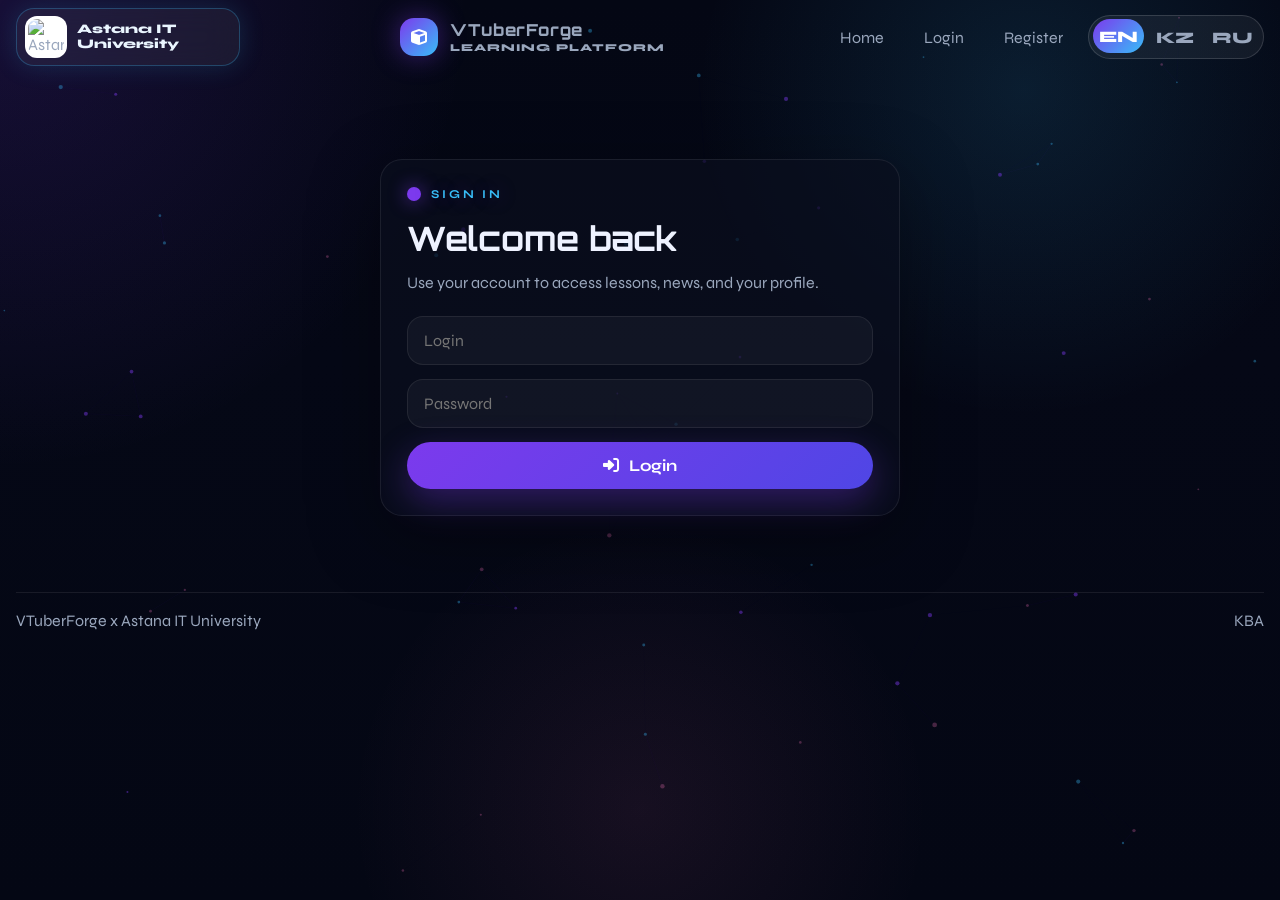
==== web/admin.html @ 1ae68ccb "Initial commit" ====
﻿<!DOCTYPE html>
<html lang="en">
<head>
  <meta charset="UTF-8" />
  <meta name="viewport" content="width=device-width, initial-scale=1.0" />
  <title>VTuberForge - Admin</title>
  <link rel="stylesheet" href="css/style.css?v=try-vtuber-v1" />
  <link rel="stylesheet" href="css/app.css" />
  <link rel="preconnect" href="https://fonts.googleapis.com" />
  <link rel="preconnect" href="https://fonts.gstatic.com" crossorigin />
  <link href="https://fonts.googleapis.com/css2?family=Orbitron:wght@400;600;700;800&family=Syne:wght@400;500;600;700&display=swap" rel="stylesheet" />
  <link rel="stylesheet" href="https://cdnjs.cloudflare.com/ajax/libs/font-awesome/6.5.1/css/all.min.css" />
</head>
<body data-page="admin">
  <canvas id="particles-canvas"></canvas>

  <header class="nav">
    <div class="nav-inner">
      <a class="university-mark" href="https://astanait.edu.kz/" aria-label="Astana IT University">
        <img src="https://astanait.edu.kz/assets/aitu-logo.svg" alt="Astana IT University logo" />
        <span>Astana IT University</span>
      </a>
      <a class="brand" href="index.html">
        <span class="brand-badge"><i class="fa-solid fa-cube"></i></span>
        <span class="brand-text">
          <span>VTuberForge</span>
          <small data-i18n="brandSubtitle">Learning platform</small>
        </span>
      </a>

      <nav class="nav-links">
        <div class="nav-group" data-nav="auth">
          <a class="nav-pill " href="index.html" data-nav-link data-i18n="navHome">Home</a>
          <a class="nav-pill" href="login.html" data-nav="login" data-nav-link data-i18n="navLogin">Login</a>
          <a class="nav-pill" href="register.html" data-nav="register" data-nav-link data-i18n="navRegister">Register</a>
        </div>

        <div class="nav-group hidden" data-nav="user">
          <a class="nav-pill" href="index.html" data-nav-link data-i18n="navHome">Home</a>
          <a class="nav-pill" href="lessons.html" data-nav-link data-i18n="navLessons">Lessons</a>
          <a class="nav-pill" href="news.html" data-nav-link data-i18n="navNews">News</a>
          <a class="nav-pill" href="profile.html" data-nav-link data-i18n="navProfile">Profile</a>
        </div>

        <div class="nav-group hidden" data-nav="admin">
          <a class="nav-pill" href="admin.html" data-nav-link data-i18n="navAdmin">Admin</a>
        </div>

        <div class="language-switcher" aria-label="Language switcher">
          <button class="lang-btn active" type="button" data-lang-btn="en">EN</button>
          <button class="lang-btn" type="button" data-lang-btn="kk">KZ</button>
          <button class="lang-btn" type="button" data-lang-btn="ru">RU</button>
        </div>
        <div class="nav-group hidden" data-nav="logout">
          <button class="btn btn-primary btn-sm" data-logout>
            <i class="fa-solid fa-right-from-bracket"></i> <span data-i18n="navLogout">Logout</span>
          </button>
        </div>
      </nav>
    </div>
  </header>

  <main class="page">

<section class="section">
  <div class="container">
    <div class="section-label reveal" data-i18n="adminLabel">Admin only</div>
    <h1 class="section-title reveal" data-i18n="adminTitle">Control Panel</h1>
    <p class="section-sub reveal" data-i18n="adminText">This page is hidden from normal users in the navbar and protected by route checks.</p>

    <div class="panel-grid section-block">
      <div class="card panel-card reveal">
        <h3 data-i18n="adminCreateLesson">Create lesson</h3>
        <div class="form">
          <input id="lessonTitle" type="text" placeholder="Lesson title" data-i18n-placeholder="adminLessonTitlePh" />
          <textarea id="lessonDescription" placeholder="Lesson description" data-i18n-placeholder="adminLessonDescPh"></textarea>
          <select id="lessonType">
            <option value="intro" data-i18n="adminIntroOption">Intro</option>
            <option value="full" data-i18n="adminFullOption">Full Course</option>
          </select>
          <input id="lessonVideo" type="text" placeholder="YouTube link" data-i18n-placeholder="adminYoutubePh" />
          <button class="btn btn-primary" type="button" onclick="createLesson()">
            <i class="fa-solid fa-plus"></i> <span data-i18n="adminCreateLessonButton">Create lesson</span>
          </button>
        </div>
      </div>

      <div class="card panel-card reveal">
        <h3 data-i18n="adminCreateNews">Create news</h3>
        <div class="form">
          <input id="newsTitle" type="text" placeholder="News title" data-i18n-placeholder="adminNewsTitlePh" />
          <textarea id="newsContent" placeholder="News content" data-i18n-placeholder="adminNewsContentPh"></textarea>
          <button class="btn btn-primary" type="button" onclick="createNews()">
            <i class="fa-solid fa-bullhorn"></i> <span data-i18n="adminCreateNewsButton">Create news</span>
          </button>
        </div>
      </div>
    </div>

    <div class="panel-grid section-block">
      <div class="card panel-card reveal">
        <h3 data-i18n="adminCurrentLessons">Current lessons</h3>
        <div id="adminLessonsList" class="panel-list"></div>
      </div>

      <div class="card panel-card reveal">
        <h3 data-i18n="adminCurrentNews">Current news</h3>
        <div id="adminNewsList" class="panel-list"></div>
      </div>
    </div>
  </div>
</section>

  </main>

  <footer class="footer">
    <div class="container">
      <div class="footer-inner">
        <div data-i18n="footerBrand">VTuberForge x Astana IT University</div>
        <div data-i18n="footerBackend">KBA</div>
      </div>
    </div>
  </footer>

  <script src="js/config.js"></script>
  <script src="js/api.js"></script>
  <script src="js/ui.js"></script>
  <script src="js/i18n.js?v=try-vtuber-v1"></script>
  <script src="js/lessons.js"></script><script src="js/news.js"></script><script src="js/admin.js"></script><script>initAdmin();</script>
</body>
</html>
---- web/css/style.css ----
﻿:root {
  --bg: #050816;
  --bg-2: #081120;
  --panel: rgba(10, 15, 30, 0.72);
  --panel-strong: rgba(13, 18, 35, 0.92);
  --line: rgba(255,255,255,0.08);
  --line-strong: rgba(124,58,237,0.28);
  --text: #eef2ff;
  --muted: #9aa7bd;
  --accent: #7c3aed;
  --accent-2: #38bdf8;
  --accent-3: #f472b6;
  --success: #22c55e;
  --warning: #f59e0b;
  --danger: #ef4444;
  --radius: 22px;
  --shadow: 0 20px 70px rgba(0,0,0,.35);
  --shadow-soft: 0 10px 35px rgba(0,0,0,.2);
  --max: 1280px;
  --transition: .28s ease;
  --display: "Orbitron", system-ui, sans-serif;
  --body: "Syne", system-ui, sans-serif;
}

*,
*::before,
*::after { box-sizing: border-box; }

html { scroll-behavior: smooth; }

body {
  margin: 0;
  min-height: 100vh;
  background:
    radial-gradient(circle at top left, rgba(124,58,237,.16), transparent 30%),
    radial-gradient(circle at 80% 10%, rgba(56,189,248,.12), transparent 25%),
    radial-gradient(circle at 50% 90%, rgba(244,114,182,.08), transparent 28%),
    linear-gradient(180deg, #040714, #050816 40%, #040714 100%);
  color: var(--text);
  font-family: var(--body);
  overflow-x: hidden;
}

body::before {
  content: "";
  position: fixed;
  inset: 0;
  pointer-events: none;
  background:
    linear-gradient(rgba(255,255,255,.02) 1px, transparent 1px),
    linear-gradient(90deg, rgba(255,255,255,.02) 1px, transparent 1px);
  background-size: 52px 52px;
  mask-image: radial-gradient(circle at center, rgba(0,0,0,.7), transparent 85%);
  opacity: .18;
  z-index: 0;
}

a { color: inherit; text-decoration: none; }
button, input, textarea, select { font: inherit; }
img { max-width: 100%; display: block; }

#particles-canvas {
  position: fixed;
  inset: 0;
  z-index: 0;
  pointer-events: none;
}

.page {
  position: relative;
  z-index: 1;
}

.container {
  width: min(var(--max), calc(100% - 32px));
  margin: 0 auto;
}

.section {
  padding: 84px 0 40px;
}

.section.compact { padding-top: 52px; }

.section-label {
  display: inline-flex;
  align-items: center;
  gap: 10px;
  color: var(--accent-2);
  font-size: 12px;
  letter-spacing: .24em;
  text-transform: uppercase;
  font-weight: 700;
  margin-bottom: 16px;
}

.section-label::before {
  content: "";
  width: 14px;
  height: 14px;
  border-radius: 999px;
  background: var(--accent);
  box-shadow: 0 0 18px rgba(124,58,237,.7);
}

.section-title {
  margin: 0 0 14px;
  font-family: var(--display);
  font-size: clamp(2rem, 5vw, 4rem);
  line-height: 1.05;
  letter-spacing: .02em;
}

.section-sub {
  margin: 0;
  max-width: 760px;
  color: var(--muted);
  font-size: 1.06rem;
  line-height: 1.85;
}

.gradient-text {
  background: linear-gradient(90deg, var(--accent-2), var(--accent), var(--accent-3));
  -webkit-background-clip: text;
  background-clip: text;
  color: transparent;
}

.glass {
  background: var(--panel);
  border: 1px solid var(--line);
  border-radius: var(--radius);
  backdrop-filter: blur(18px);
  -webkit-backdrop-filter: blur(18px);
  box-shadow: var(--shadow-soft);
}

.btn {
  display: inline-flex;
  align-items: center;
  justify-content: center;
  gap: 10px;
  border: 0;
  cursor: pointer;
  border-radius: 999px;
  padding: 12px 18px;
  transition: transform var(--transition), box-shadow var(--transition), background var(--transition), color var(--transition), border-color var(--transition), opacity var(--transition);
  font-weight: 700;
  letter-spacing: .01em;
  white-space: nowrap;
}

.btn:hover { transform: translateY(-2px); }

.btn-primary {
  background: linear-gradient(135deg, var(--accent), #4f46e5);
  color: white;
  box-shadow: 0 12px 35px rgba(124,58,237,.35);
}

.btn-primary:hover { box-shadow: 0 16px 40px rgba(124,58,237,.5); }

.btn-secondary {
  background: rgba(255,255,255,.04);
  color: var(--text);
  border: 1px solid var(--line);
}

.btn-secondary:hover {
  border-color: rgba(56,189,248,.35);
  color: var(--accent-2);
}

.btn-danger {
  background: rgba(239,68,68,.12);
  color: #fecaca;
  border: 1px solid rgba(239,68,68,.24);
}

.btn-danger:hover {
  border-color: rgba(239,68,68,.45);
  color: white;
}

.btn-sm { padding: 9px 14px; font-size: .92rem; }
.btn-lg { padding: 14px 22px; font-size: 1.02rem; }

.nav {
  position: sticky;
  top: 0;
  z-index: 20;
  border-bottom: 1px solid transparent;
  transition: background var(--transition), border-color var(--transition), box-shadow var(--transition);
}

.nav.scrolled {
  background: rgba(4,7,20,.86);
  border-color: var(--line);
  box-shadow: 0 12px 40px rgba(0,0,0,.2);
}

.nav-inner {
  width: min(var(--max), calc(100% - 32px));
  margin: 0 auto;
  min-height: 74px;
  display: flex;
  align-items: center;
  justify-content: space-between;
  gap: 24px;
}

.brand {
  display: flex;
  align-items: center;
  gap: 12px;
  font-family: var(--display);
  letter-spacing: .04em;
  font-weight: 800;
}

.brand-badge {
  width: 38px;
  height: 38px;
  border-radius: 14px;
  display: grid;
  place-items: center;
  background: linear-gradient(135deg, var(--accent), var(--accent-2));
  box-shadow: 0 0 28px rgba(124,58,237,.45);
}

.brand-badge svg, .brand-badge i { color: white; }

.brand-text {
  display: flex;
  flex-direction: column;
  line-height: 1.05;
}

.brand-text span:first-child { font-size: 1.03rem; }
.brand-text small { font-family: var(--body); color: var(--muted); letter-spacing: .1em; text-transform: uppercase; font-size: .66rem; margin-top: 3px; }

.nav-links {
  display: flex;
  align-items: center;
  gap: 10px;
  flex-wrap: wrap;
}

.nav-group {
  display: flex;
  align-items: center;
  gap: 10px;
  flex-wrap: wrap;
}

.nav a {
  color: var(--muted);
  transition: color var(--transition), background var(--transition), border-color var(--transition);
}

.nav a.active,
.nav a:hover { color: white; }

.nav-pill {
  padding: 10px 14px;
  border-radius: 999px;
  border: 1px solid transparent;
}

.nav-pill:hover,
.nav-pill.active {
  background: rgba(255,255,255,.04);
  border-color: var(--line);
}

.hero {
  position: relative;
  overflow: hidden;
  padding: 86px 0 28px;
}

.hero-grid {
  display: grid;
  grid-template-columns: 1.15fr .85fr;
  gap: 34px;
  align-items: center;
}

.hero-card {
  padding: 28px;
  position: relative;
  overflow: hidden;
}

.hero-card::after {
  content: "";
  position: absolute;
  inset: auto -120px -120px auto;
  width: 280px;
  height: 280px;
  border-radius: 50%;
  background: radial-gradient(circle, rgba(124,58,237,.22), transparent 70%);
  pointer-events: none;
}

.hero-kicker {
  display: inline-flex;
  align-items: center;
  gap: 10px;
  padding: 8px 14px;
  border-radius: 999px;
  background: rgba(124,58,237,.12);
  border: 1px solid rgba(124,58,237,.25);
  color: #c4b5fd;
  font-weight: 700;
  margin-bottom: 16px;
}

.hero-title {
  margin: 0;
  font-family: var(--display);
  font-size: clamp(2.4rem, 5vw, 5rem);
  line-height: .98;
  letter-spacing: .02em;
}

.hero-subtitle {
  margin: 18px 0 0;
  color: var(--muted);
  font-size: 1.06rem;
  line-height: 1.85;
  max-width: 62ch;
}

.hero-actions {
  display: flex;
  flex-wrap: wrap;
  gap: 12px;
  margin-top: 26px;
}

.hero-stats {
  display: grid;
  grid-template-columns: repeat(3, 1fr);
  gap: 14px;
  margin-top: 28px;
}

.stat-card {
  padding: 16px;
  border-radius: 18px;
  background: rgba(255,255,255,.03);
  border: 1px solid var(--line);
}

.stat-number {
  display: block;
  font-family: var(--display);
  font-size: 1.6rem;
  margin-bottom: 6px;
}

.stat-label {
  color: var(--muted);
  font-size: .86rem;
  line-height: 1.5;
}

.hero-visual {
  display: grid;
  place-items: center;
  min-height: 440px;
  position: relative;
}

.orb {
  position: absolute;
  border-radius: 50%;
  filter: blur(90px);
  pointer-events: none;
  animation: float 9s ease-in-out infinite alternate;
}

.orb.one { width: 320px; height: 320px; background: rgba(124,58,237,.22); top: 18px; right: 6%; }
.orb.two { width: 260px; height: 260px; background: rgba(56,189,248,.14); left: 0; bottom: 40px; animation-delay: 1.5s; }
.orb.three { width: 220px; height: 220px; background: rgba(244,114,182,.1); top: 45%; right: 20%; animation-delay: 3s; }

@keyframes float {
  from { transform: translateY(0px) translateX(0px); }
  to { transform: translateY(-18px) translateX(10px); }
}

.avatar-ring {
  position: absolute;
  border-radius: 50%;
  border: 1px solid rgba(124,58,237,.28);
  inset: 0;
  animation: pulse 4s linear infinite;
}

.avatar-ring.r2 { inset: -22px; opacity: .55; animation-duration: 6s; }
.avatar-ring.r3 { inset: -42px; opacity: .28; animation-duration: 8s; }

@keyframes pulse {
  0%,100% { transform: scale(1); opacity: .6; }
  50% { transform: scale(1.04); opacity: .25; }
}

.avatar-core {
  width: 180px;
  height: 180px;
  border-radius: 50%;
  display: grid;
  place-items: center;
  font-size: 4.6rem;
  color: #9be7ff;
  background:
    radial-gradient(circle at top, rgba(255,255,255,.18), transparent 34%),
    linear-gradient(135deg, rgba(124,58,237,.25), rgba(56,189,248,.12));
  border: 1px solid rgba(124,58,237,.38);
  box-shadow:
    inset 0 0 40px rgba(124,58,237,.25),
    0 0 70px rgba(124,58,237,.2);
  animation: bob 4s ease-in-out infinite alternate;
}

@keyframes bob {
  from { transform: translateY(0); }
  to { transform: translateY(-12px); }
}

.grid-3 {
  display: grid;
  grid-template-columns: repeat(3, minmax(0, 1fr));
  gap: 18px;
}

.grid-2 {
  display: grid;
  grid-template-columns: repeat(2, minmax(0, 1fr));
  gap: 18px;
}

.card {
  border-radius: var(--radius);
  border: 1px solid var(--line);
  background: var(--panel);
  box-shadow: var(--shadow);
}

.feature-card, .lesson-card, .news-card, .panel-card, .profile-card, .auth-card {
  padding: 22px;
}

.feature-icon {
  width: 52px;
  height: 52px;
  border-radius: 18px;
  display: grid;
  place-items: center;
  background: rgba(124,58,237,.13);
  border: 1px solid rgba(124,58,237,.2);
  color: #c4b5fd;
  margin-bottom: 18px;
  font-size: 1.2rem;
}

.feature-card h3,
.news-card h3,
.lesson-card h4,
.panel-card h3 {
  margin: 0 0 10px;
  font-family: var(--display);
  line-height: 1.25;
}

.feature-card p,
.lesson-card p,
.news-card p,
.panel-card p,
.auth-card p {
  margin: 0;
  color: var(--muted);
  line-height: 1.8;
}

.section-block {
  margin-top: 34px;
}

.section-heading {
  display: flex;
  align-items: center;
  gap: 12px;
  margin-bottom: 18px;
}

.section-heading h2 {
  margin: 0;
  font-family: var(--display);
  font-size: 1.55rem;
}

.badge {
  display: inline-flex;
  align-items: center;
  padding: 8px 12px;
  border-radius: 999px;
  font-size: .75rem;
  letter-spacing: .14em;
  text-transform: uppercase;
  font-weight: 800;
}

.badge.intro {
  color: #67e8f9;
  background: rgba(56,189,248,.1);
  border: 1px solid rgba(56,189,248,.22);
}

.badge.full {
  color: #d8b4fe;
  background: rgba(124,58,237,.12);
  border: 1px solid rgba(124,58,237,.24);
}

.badge.completed {
  color: #dcfce7;
  background: rgba(34,197,94,.12);
  border: 1px solid rgba(34,197,94,.22);
}

.lesson-grid {
  display: grid;
  grid-template-columns: repeat(3, minmax(0, 1fr));
  gap: 18px;
}

.lesson-card {
  min-height: 250px;
  display: flex;
  flex-direction: column;
  gap: 14px;
  position: relative;
  overflow: hidden;
}

.lesson-card::before {
  content: "";
  position: absolute;
  inset: 0;
  background: linear-gradient(135deg, rgba(124,58,237,.07), rgba(56,189,248,.03));
  pointer-events: none;
}

.lesson-top {
  display: flex;
  align-items: flex-start;
  justify-content: space-between;
  gap: 12px;
  position: relative;
  z-index: 1;
}

.lesson-meta {
  display: flex;
  flex-wrap: wrap;
  gap: 10px;
  align-items: center;
}

.lesson-title {
  margin: 0;
  font-family: var(--display);
  font-size: 1.12rem;
  line-height: 1.3;
  position: relative;
  z-index: 1;
}

.lesson-card p { position: relative; z-index: 1; }

.lesson-actions {
  display: flex;
  flex-wrap: wrap;
  gap: 10px;
  margin-top: auto;
  position: relative;
  z-index: 1;
}

.lesson-progress {
  font-size: .86rem;
  color: #a7f3d0;
  font-weight: 700;
}

.lesson-progress.muted { color: var(--muted); }

.lesson-search {
  width: min(620px, 100%);
  margin: 28px 0 34px;
  padding: 14px 18px;
  display: flex;
  align-items: center;
  gap: 12px;
}

.lesson-search i {
  color: var(--accent-2);
  font-size: 1rem;
  flex: 0 0 auto;
}

.lesson-search input {
  width: 100%;
  min-width: 0;
  border: 0;
  outline: 0;
  background: transparent;
  color: var(--text);
  font: inherit;
}

.lesson-search input::placeholder {
  color: var(--muted);
}

.news-hero {
  padding: 26px;
  display: grid;
  grid-template-columns: 1.15fr .85fr;
  gap: 18px;
  align-items: stretch;
  overflow: hidden;
  position: relative;
}

.news-hero::before {
  content: "";
  position: absolute;
  inset: 0;
  background:
    radial-gradient(circle at 15% 25%, rgba(124,58,237,.18), transparent 22%),
    radial-gradient(circle at 90% 20%, rgba(56,189,248,.13), transparent 20%);
  pointer-events: none;
}

.news-hero-main,
.news-hero-side {
  position: relative;
  z-index: 1;
}

.news-eyebrow {
  display: inline-flex;
  padding: 8px 12px;
  border-radius: 999px;
  background: rgba(56,189,248,.12);
  border: 1px solid rgba(56,189,248,.2);
  color: #bae6fd;
  font-size: .76rem;
  font-weight: 800;
  letter-spacing: .16em;
  text-transform: uppercase;
  margin-bottom: 14px;
}

.news-hero-title {
  margin: 0;
  font-family: var(--display);
  font-size: clamp(2rem, 4vw, 3.6rem);
  line-height: 1.02;
}

.news-hero-text {
  margin: 16px 0 0;
  color: var(--muted);
  line-height: 1.9;
}

.news-feature-list {
  display: grid;
  gap: 12px;
  margin-top: 18px;
}

.news-feature {
  padding: 14px 16px;
  border-radius: 18px;
  background: rgba(255,255,255,.03);
  border: 1px solid var(--line);
  color: #dbeafe;
}

.news-grid {
  margin-top: 18px;
  display: grid;
  grid-template-columns: repeat(3, minmax(0, 1fr));
  gap: 18px;
}

.news-card {
  position: relative;
  overflow: hidden;
  min-height: 220px;
}

.news-card::after {
  content: "";
  position: absolute;
  inset: auto -40px -60px auto;
  width: 180px;
  height: 180px;
  border-radius: 50%;
  background: radial-gradient(circle, rgba(56,189,248,.18), transparent 68%);
  pointer-events: none;
}

.news-date {
  display: inline-flex;
  color: var(--accent-2);
  font-size: .76rem;
  letter-spacing: .14em;
  text-transform: uppercase;
  font-weight: 800;
  margin-bottom: 12px;
}

.news-card h3 { position: relative; z-index: 1; }
.news-card p { position: relative; z-index: 1; }
.news-footer {
  margin-top: 12px;
  font-size: .88rem;
  color: #cbd5e1;
  display: flex;
  justify-content: space-between;
  gap: 12px;
  flex-wrap: wrap;
  position: relative;
  z-index: 1;
}

.auth-wrap {
  max-width: 520px;
  margin: 0 auto;
}

.auth-card {
  padding: 26px;
}

.auth-card h1 {
  margin: 0 0 10px;
  font-family: var(--display);
  font-size: 2.1rem;
}

.form {
  display: grid;
  gap: 14px;
  margin-top: 18px;
}

.form input,
.form textarea,
.form select {
  width: 100%;
  border-radius: 16px;
  border: 1px solid var(--line);
  background: rgba(255,255,255,.04);
  color: var(--text);
  padding: 14px 16px;
  outline: none;
  transition: border-color var(--transition), box-shadow var(--transition), background var(--transition);
}

.form input:focus,
.form textarea:focus,
.form select:focus {
  border-color: rgba(56,189,248,.38);
  box-shadow: 0 0 0 4px rgba(56,189,248,.08);
  background: rgba(255,255,255,.05);
}

.form textarea {
  min-height: 120px;
  resize: vertical;
}

.profile-head {
  display: grid;
  grid-template-columns: 160px 1fr;
  gap: 20px;
  align-items: center;
}

.profile-avatar {
  width: 160px;
  height: 160px;
  border-radius: 32px;
  display: grid;
  place-items: center;
  font-size: 4rem;
  background: linear-gradient(135deg, rgba(124,58,237,.24), rgba(56,189,248,.12));
  border: 1px solid rgba(124,58,237,.24);
}

.profile-name {
  margin: 0;
  font-family: var(--display);
  font-size: clamp(2rem, 4vw, 3.2rem);
}

.profile-meta {
  display: flex;
  flex-wrap: wrap;
  gap: 10px;
  margin-top: 12px;
}

.profile-grid {
  margin-top: 18px;
  display: grid;
  grid-template-columns: repeat(2, minmax(0,1fr));
  gap: 18px;
}

.list {
  display: grid;
  gap: 10px;
}

.list-item {
  display: flex;
  justify-content: space-between;
  gap: 14px;
  padding: 14px 16px;
  border-radius: 16px;
  background: rgba(255,255,255,.03);
  border: 1px solid var(--line);
}

.list-item span:last-child { color: var(--muted); }

.chips {
  display: flex;
  flex-wrap: wrap;
  gap: 10px;
}

.chip {
  padding: 10px 12px;
  border-radius: 999px;
  background: rgba(124,58,237,.12);
  border: 1px solid rgba(124,58,237,.2);
  color: #ddd6fe;
  font-size: .92rem;
}

.panel-grid {
  display: grid;
  grid-template-columns: 1fr 1fr;
  gap: 18px;
}

.panel-list {
  display: grid;
  gap: 12px;
  margin-top: 14px;
}

.panel-item {
  display: flex;
  justify-content: space-between;
  gap: 12px;
  align-items: flex-start;
  padding: 14px 16px;
  border-radius: 16px;
  background: rgba(255,255,255,.03);
  border: 1px solid var(--line);
}

.panel-item strong { display: block; margin-bottom: 6px; }
.panel-item small { color: var(--muted); line-height: 1.7; }

.panel-actions {
  display: flex;
  gap: 10px;
  flex-wrap: wrap;
}

.hidden { display: none !important; }

.notice {
  padding: 14px 16px;
  border-radius: 16px;
  border: 1px solid rgba(56,189,248,.18);
  background: rgba(56,189,248,.08);
  color: #dbeafe;
}

.notice.warn {
  border-color: rgba(245,158,11,.18);
  background: rgba(245,158,11,.08);
  color: #fde68a;
}

.notice.success {
  border-color: rgba(34,197,94,.2);
  background: rgba(34,197,94,.08);
  color: #bbf7d0;
}

.footer {
  padding: 36px 0 48px;
  color: var(--muted);
}

.footer-inner {
  border-top: 1px solid var(--line);
  padding-top: 18px;
  display: flex;
  justify-content: space-between;
  gap: 18px;
  flex-wrap: wrap;
}

.reveal {
  opacity: 1;
  transform: translateY(0);
  transition: opacity .55s ease, transform .55s ease;
}

.reveal.visible {
  opacity: 1;
  transform: translateY(0);
}

.toast {
  position: fixed;
  right: 18px;
  bottom: 18px;
  z-index: 50;
  min-width: 260px;
  max-width: min(420px, calc(100vw - 36px));
  padding: 14px 16px;
  border-radius: 18px;
  background: rgba(5,8,22,.9);
  border: 1px solid rgba(255,255,255,.12);
  color: white;
  box-shadow: var(--shadow);
  transform: translateY(10px);
  opacity: 0;
  pointer-events: none;
  transition: opacity var(--transition), transform var(--transition);
}

.toast.show {
  opacity: 1;
  transform: translateY(0);
}

.toast .muted { color: var(--muted); font-size: .92rem; }

@media (max-width: 1100px) {
  .hero-grid,
  .news-hero,
  .panel-grid,
  .profile-head {
    grid-template-columns: 1fr;
  }

  .lesson-grid,
  .news-grid,
  .grid-3,
  .grid-2,
  .profile-grid {
    grid-template-columns: repeat(2, minmax(0,1fr));
  }
}

@media (max-width: 760px) {
  .nav-inner {
    min-height: 68px;
    gap: 14px;
  }

  .nav-links {
    justify-content: flex-end;
  }

  .hero {
    padding-top: 56px;
  }

  .hero-card,
  .feature-card,
  .lesson-card,
  .news-card,
  .panel-card,
  .profile-card,
  .auth-card,
  .news-hero {
    padding: 18px;
  }

  .hero-stats,
  .lesson-grid,
  .news-grid,
  .grid-3,
  .grid-2,
  .profile-grid,
  .panel-grid {
    grid-template-columns: 1fr;
  }

  .hero-visual {
    min-height: 320px;
  }

  .avatar-core {
    width: 150px;
    height: 150px;
    font-size: 3.8rem;
  }

  .section {
    padding-top: 60px;
  }

  .nav-group {
    gap: 6px;
  }

  .nav-pill {
    padding: 9px 11px;
  }
}

.section-title,
.section-label,
.section-heading,
.lesson-title {
  text-shadow: 0 0 20px rgba(124,58,237,.35);
}

.lesson-card,
.news-card,
.news-hero {
  background: rgba(15, 23, 42, 0.92);
  border: 1px solid rgba(124,58,237,.35);
}

.lesson-card p,
.news-card p,
.news-hero-text,
.section-sub {
  color: #dbeafe;
}

.lesson-title,
.news-card h3,
.news-hero-title,
.section-title {
  color: #ffffff;
}

.lesson-card:hover,
.news-card:hover {
  transform: translateY(-4px);
  border-color: rgba(56,189,248,.55);
  box-shadow: 0 0 30px rgba(56,189,248,.15);
}

/* VTuberForge home additions */
.university-mark {
  display: flex;
  align-items: center;
  gap: 10px;
  flex: 0 0 auto;
  padding: 7px 12px 7px 8px;
  border: 1px solid rgba(56,189,248,.28);
  border-radius: 18px;
  background: rgba(255,255,255,.06);
  box-shadow: 0 0 26px rgba(56,189,248,.16);
  backdrop-filter: blur(14px);
}

.university-mark img {
  width: 42px;
  height: 42px;
  object-fit: contain;
  border-radius: 12px;
  background: #fff;
  padding: 3px;
}

.university-mark span {
  max-width: 150px;
  color: #eaf6ff;
  font-size: .82rem;
  font-weight: 800;
  line-height: 1.15;
}

.language-switcher {
  display: flex;
  gap: 6px;
  padding: 4px;
  border: 1px solid rgba(255,255,255,.14);
  border-radius: 999px;
  background: rgba(255,255,255,.055);
}

.lang-btn {
  min-width: 40px;
  height: 34px;
  border: 0;
  border-radius: 999px;
  color: var(--muted);
  background: transparent;
  cursor: pointer;
  font-weight: 800;
  transition: background var(--transition), color var(--transition), transform var(--transition);
}

.lang-btn:hover,
.lang-btn.active {
  color: white;
  background: linear-gradient(135deg, var(--accent), var(--accent-2));
  transform: translateY(-1px);
}

.avatar-stage {
  position: relative;
  width: 260px;
  height: 260px;
  display: grid;
  place-items: center;
}

.holo-panel {
  position: absolute;
  z-index: 2;
  display: flex;
  align-items: center;
  gap: 10px;
  min-height: 46px;
  padding: 0 15px;
  border: 1px solid rgba(56,189,248,.32);
  border-radius: 16px;
  background: rgba(12,18,32,.78);
  color: #eaf7ff;
  box-shadow: 0 0 32px rgba(56,189,248,.18);
  backdrop-filter: blur(16px);
  animation: holoFloat 5s ease-in-out infinite;
}

.holo-panel.top { top: 44px; right: 24px; }
.holo-panel.bottom { left: 20px; bottom: 48px; animation-delay: -2s; }

.about-grid {
  display: grid;
  grid-template-columns: repeat(3, minmax(260px, 1fr));
  gap: 22px;
  align-items: stretch;
}

.mentor-card {
  position: relative;
  overflow: hidden;
  min-height: 360px;
  padding: 26px;
  display: flex;
  flex-direction: column;
  border-radius: 24px;
  background:
    linear-gradient(180deg, rgba(255,255,255,.075), rgba(255,255,255,.028)),
    rgba(15, 23, 42, .88);
  border: 1px solid rgba(56,189,248,.22);
  box-shadow: 0 18px 55px rgba(0,0,0,.28);
  transition: transform var(--transition), border-color var(--transition), box-shadow var(--transition);
}

.mentor-card:hover {
  transform: translateY(-6px);
  border-color: rgba(56,189,248,.56);
  box-shadow: 0 24px 70px rgba(56,189,248,.15), 0 18px 55px rgba(0,0,0,.34);
}

.mentor-card::after {
  content: "";
  position: absolute;
  inset: auto -80px -100px auto;
  width: 190px;
  height: 190px;
  border-radius: 50%;
  background: radial-gradient(circle, rgba(56,189,248,.14), transparent 70%);
  pointer-events: none;
}

.mentor-avatar {
  width: 64px;
  height: 64px;
  display: grid;
  place-items: center;
  margin-bottom: 18px;
  border-radius: 18px;
  color: white;
  font-family: var(--display);
  font-size: 1.55rem;
  font-weight: 900;
  box-shadow: 0 16px 34px rgba(0,0,0,.26);
}

.mentor-avatar.ari { background: linear-gradient(135deg, #f472b6, #f59e0b); }
.mentor-avatar.beka { background: linear-gradient(135deg, #38bdf8, #22c55e); }
.mentor-avatar.dide { background: linear-gradient(135deg, #7c3aed, #38bdf8); }

.mentor-role {
  color: #93c5fd;
  font-size: .78rem;
  font-weight: 800;
  letter-spacing: .12em;
  text-transform: uppercase;
}

.mentor-card h3 {
  margin: 8px 0 10px;
  font-family: var(--display);
  font-size: 1.6rem;
}

.mentor-card p {
  margin: 0;
  color: #dbeafe;
  line-height: 1.75;
  flex: 1;
}

.platform-points {
  display: grid;
  grid-template-columns: repeat(3, minmax(0, 1fr));
  gap: 14px;
  margin-top: 22px;
}

.platform-points div {
  display: flex;
  align-items: center;
  gap: 12px;
  min-height: 68px;
  padding: 16px;
  border: 1px solid rgba(56,189,248,.18);
  border-radius: 18px;
  background: rgba(255,255,255,.055);
  color: #eaf6ff;
}

.platform-points i {
  flex: 0 0 auto;
  color: var(--accent-2);
  font-size: 1.2rem;
}

@keyframes holoFloat {
  0%, 100% { transform: translateY(0); }
  50% { transform: translateY(-12px); }
}

@media (max-width: 1180px) {
  .nav-inner { flex-wrap: wrap; justify-content: center; }
  .brand { margin-right: auto; }
  .nav-links { width: 100%; justify-content: center; }
}

@media (max-width: 900px) {
  .about-grid { grid-template-columns: repeat(2, minmax(0, 1fr)); }
  .platform-points { grid-template-columns: 1fr; }
  .university-mark { order: -2; }
  .brand { order: -1; }
}

@media (max-width: 640px) {
  .about-grid { grid-template-columns: 1fr; }
  .mentor-card { min-height: auto; }
}

@media (max-width: 560px) {
  .university-mark,
  .brand,
  .nav-links,
  .nav-group,
  .language-switcher { width: 100%; justify-content: center; }
  .university-mark span { max-width: none; }
  .language-switcher { border-radius: 18px; }
  .lang-btn { flex: 1; }
  .holo-panel { position: static; margin: 10px auto; }
  .avatar-stage { width: 220px; height: 220px; }
}


/* VTuberForge team cards force layout v2 */
.about-section .about-grid {
  display: flex !important;
  flex-direction: row !important;
  align-items: stretch !important;
  justify-content: center !important;
  gap: 24px !important;
  width: 100% !important;
}

.about-section .mentor-card {
  flex: 1 1 0 !important;
  min-width: 0 !important;
  max-width: 390px !important;
  min-height: 390px !important;
  padding: 28px !important;
  display: flex !important;
  flex-direction: column !important;
  border-radius: 24px !important;
  border: 1px solid rgba(56, 189, 248, .42) !important;
  background:
    linear-gradient(180deg, rgba(56, 189, 248, .12), rgba(124, 58, 237, .08)),
    rgba(15, 23, 42, .96) !important;
  box-shadow: 0 22px 70px rgba(0,0,0,.35), inset 0 1px 0 rgba(255,255,255,.08) !important;
}

.about-section .mentor-card:hover {
  transform: translateY(-8px) !important;
  border-color: rgba(244, 114, 182, .65) !important;
  box-shadow: 0 28px 80px rgba(124,58,237,.24), 0 16px 48px rgba(0,0,0,.38) !important;
}

.about-section .mentor-avatar {
  width: 70px !important;
  height: 70px !important;
  border-radius: 22px !important;
  font-size: 1.8rem !important;
  margin-bottom: 18px !important;
}

.about-section .mentor-role {
  width: fit-content !important;
  padding: 7px 10px !important;
  border-radius: 999px !important;
  color: #dbeafe !important;
  background: rgba(56,189,248,.12) !important;
  border: 1px solid rgba(56,189,248,.24) !important;
}

.about-section .mentor-card h3 {
  margin: 14px 0 12px !important;
  font-size: 1.9rem !important;
}

.about-section .mentor-card p {
  margin: 0 !important;
  color: #e2e8f0 !important;
  line-height: 1.75 !important;
}

@media (max-width: 980px) {
  .about-section .about-grid {
    flex-wrap: wrap !important;
  }

  .about-section .mentor-card {
    flex: 1 1 calc(50% - 24px) !important;
    max-width: none !important;
  }
}

@media (max-width: 640px) {
  .about-section .about-grid {
    flex-direction: column !important;
  }

  .about-section .mentor-card {
    flex-basis: auto !important;
    min-height: auto !important;
    width: 100% !important;
  }
}

/* VTuberForge try vtuber page */
.try-vtuber-grid {
  display: grid;
  grid-template-columns: minmax(0, 1.25fr) minmax(330px, .75fr);
  gap: 22px;
  align-items: stretch;
}

.try-stage,
.try-controls {
  padding: 20px;
  overflow: hidden;
}

.model-stage {
  position: relative;
  min-height: 620px;
  height: min(68vh, 720px);
  border-radius: 24px;
  overflow: hidden;
  border: 1px solid rgba(56,189,248,.2);
  background:
    radial-gradient(circle at 50% 20%, rgba(56,189,248,.14), transparent 32%),
    radial-gradient(circle at 20% 80%, rgba(124,58,237,.14), transparent 32%),
    rgba(3, 7, 18, .92);
}

#avatarCanvas {
  width: 100%;
  height: 100%;
  display: block;
}

.stage-empty {
  position: absolute;
  inset: 0;
  display: grid;
  place-items: center;
  align-content: center;
  gap: 10px;
  color: #dbeafe;
  text-align: center;
  pointer-events: none;
}

.stage-empty i {
  font-size: 3rem;
  color: var(--accent-2);
  filter: drop-shadow(0 0 24px rgba(56,189,248,.4));
}

.stage-empty strong {
  font-family: var(--display);
  font-size: clamp(1.3rem, 3vw, 2.2rem);
}

.stage-empty span {
  color: var(--muted);
}

.try-controls {
  display: grid;
  gap: 18px;
  align-content: start;
}

.control-block {
  display: grid;
  gap: 10px;
}

.control-block label,
.tracking-panel span {
  color: var(--accent-2);
  font-size: .78rem;
  font-weight: 800;
  letter-spacing: .12em;
  text-transform: uppercase;
}

.control-block input[type="file"] {
  width: 100%;
  padding: 14px;
  border-radius: 18px;
  border: 1px dashed rgba(56,189,248,.35);
  background: rgba(255,255,255,.04);
  color: var(--text);
}

.control-row {
  display: grid;
  grid-template-columns: 1fr 1fr;
  gap: 12px;
}

.webcam-preview {
  width: 100%;
  aspect-ratio: 16 / 10;
  object-fit: cover;
  border-radius: 20px;
  border: 1px solid rgba(255,255,255,.12);
  background: rgba(0,0,0,.32);
  transform: scaleX(-1);
}

.tracking-panel {
  display: grid;
  gap: 10px;
}

.tracking-panel div {
  display: flex;
  justify-content: space-between;
  gap: 14px;
  padding: 14px 16px;
  border-radius: 18px;
  background: rgba(255,255,255,.04);
  border: 1px solid rgba(255,255,255,.1);
}

.tracking-panel strong {
  text-align: right;
}

.try-note {
  display: grid;
  gap: 6px;
  line-height: 1.6;
}

@media (max-width: 980px) {
  .try-vtuber-grid { grid-template-columns: 1fr; }
  .model-stage { min-height: 480px; height: 58vh; }
}

@media (max-width: 560px) {
  .try-stage,
  .try-controls { padding: 14px; }
  .model-stage { min-height: 360px; height: 52vh; }
  .control-row { grid-template-columns: 1fr; }
  .tracking-panel div { display: grid; }
  .tracking-panel strong { text-align: left; }
}

/* VTuberForge 2D avatar mode */
.mode-switcher {
  display: grid;
  grid-template-columns: 1fr 1fr;
  gap: 10px;
  padding: 6px;
  border-radius: 20px;
  border: 1px solid rgba(255,255,255,.12);
  background: rgba(255,255,255,.045);
}

.mode-btn {
  min-height: 46px;
  display: inline-flex;
  align-items: center;
  justify-content: center;
  gap: 10px;
  border: 0;
  border-radius: 16px;
  color: var(--muted);
  background: transparent;
  cursor: pointer;
  font-weight: 800;
  transition: background var(--transition), color var(--transition), transform var(--transition);
}

.mode-btn.active,
.mode-btn:hover {
  color: white;
  background: linear-gradient(135deg, rgba(124,58,237,.9), rgba(56,189,248,.78));
  transform: translateY(-1px);
}

#avatarCanvas.hidden,
.avatar-2d-layer.hidden {
  display: none !important;
}

.avatar-2d-layer {
  position: absolute;
  inset: 0;
  display: grid;
  place-items: center;
  perspective: 900px;
  overflow: hidden;
}

.avatar-2d-img {
  max-width: min(74%, 520px);
  max-height: 82%;
  object-fit: contain;
  filter: drop-shadow(0 28px 44px rgba(0,0,0,.42)) drop-shadow(0 0 34px rgba(56,189,248,.18));
  transform-origin: 50% 62%;
  transition: filter .2s ease;
  user-select: none;
  pointer-events: none;
}

.avatar-2d-face {
  position: absolute;
  left: 50%;
  top: 42%;
  width: min(22vw, 150px);
  height: min(16vw, 112px);
  transform: translate(-50%, -50%);
  pointer-events: none;
}

.avatar-2d-eye,
.avatar-2d-mouth {
  position: absolute;
  display: block;
  background: rgba(3, 7, 18, .86);
  box-shadow: 0 0 14px rgba(56,189,248,.28);
}

.avatar-2d-eye {
  top: 30%;
  width: 22%;
  height: 8%;
  border-radius: 999px;
  transform-origin: center;
}

.avatar-2d-eye.left { left: 20%; }
.avatar-2d-eye.right { right: 20%; }

.avatar-2d-mouth {
  left: 50%;
  bottom: 18%;
  width: 28%;
  height: 12%;
  border-radius: 50%;
  transform: translateX(-50%);
  transform-origin: center;
  background: linear-gradient(180deg, rgba(244,114,182,.96), rgba(76,5,25,.96));
}

@media (max-width: 560px) {
  .mode-switcher { grid-template-columns: 1fr; }
  .avatar-2d-img { max-width: 88%; max-height: 78%; }
  .avatar-2d-face { width: 140px; height: 100px; }
}

/* Live2D real model canvas */
.live2d-canvas {
  position: absolute;
  inset: 0;
  width: 100%;
  height: 100%;
  display: block;
}

.live2d-canvas.hidden {
  display: none !important;
}

.try-debug code {
  display: block;
  margin-top: 8px;
  white-space: pre-wrap;
  word-break: break-word;
  color: #dbeafe;
  font-family: Consolas, monospace;
  font-size: .82rem;
  line-height: 1.55;
}

/* News engagement */
.news-card-content {
  position: relative;
  z-index: 1;
  display: grid;
  gap: 12px;
}

.news-actions {
  display: flex;
  flex-wrap: wrap;
  gap: 10px;
  margin-top: 4px;
  position: relative;
  z-index: 1;
}

.news-action {
  min-height: 38px;
  display: inline-flex;
  align-items: center;
  justify-content: center;
  gap: 8px;
  border: 1px solid rgba(255,255,255,.12);
  border-radius: 999px;
  padding: 8px 12px;
  color: #dbeafe;
  background: rgba(255,255,255,.045);
  cursor: pointer;
  font-weight: 800;
  transition: transform var(--transition), color var(--transition), border-color var(--transition), background var(--transition);
}

.news-action:hover,
.news-action.active {
  transform: translateY(-1px);
  color: white;
  border-color: rgba(244,114,182,.45);
  background: rgba(244,114,182,.14);
}

.muted-action {
  cursor: default;
  color: var(--muted);
}

.muted-action:hover {
  transform: none;
  color: var(--muted);
  border-color: rgba(255,255,255,.12);
  background: rgba(255,255,255,.045);
}

.news-comments {
  display: grid;
  gap: 10px;
  margin-top: 4px;
  position: relative;
  z-index: 1;
}

.news-comments-head {
  display: flex;
  justify-content: space-between;
  gap: 12px;
  color: #dbeafe;
  font-size: .92rem;
}

.news-comment-list {
  display: grid;
  gap: 8px;
}

.news-comment {
  padding: 10px 12px;
  border-radius: 14px;
  border: 1px solid rgba(255,255,255,.1);
  background: rgba(255,255,255,.035);
}

.news-comment div {
  display: flex;
  justify-content: space-between;
  gap: 10px;
  margin-bottom: 4px;
}

.news-comment small {
  color: var(--muted);
  font-size: .75rem;
}

.news-comment p {
  margin: 0;
  color: #e2e8f0;
  line-height: 1.55;
}

.news-comment-form {
  display: grid;
  grid-template-columns: 1fr auto;
  gap: 8px;
}

.news-comment-form input {
  min-width: 0;
  border: 1px solid rgba(255,255,255,.12);
  border-radius: 999px;
  padding: 10px 12px;
  color: var(--text);
  background: rgba(255,255,255,.045);
  outline: none;
}

.news-comment-form input:focus {
  border-color: rgba(56,189,248,.42);
  box-shadow: 0 0 0 4px rgba(56,189,248,.08);
}

.profile-news-list,
.profile-comments-list {
  margin-top: 12px;
}

.news-chip {
  display: inline-flex;
  align-items: center;
  gap: 8px;
}

.profile-comments-list {
  display: grid;
  gap: 10px;
}

.profile-comment-item {
  padding: 12px 14px;
  border-radius: 16px;
  border: 1px solid rgba(255,255,255,.1);
  background: rgba(255,255,255,.035);
}

.profile-comment-item strong {
  display: block;
  margin-bottom: 6px;
  color: #e0f2fe;
}

.profile-comment-item p {
  margin: 0;
  color: #dbeafe;
  line-height: 1.65;
}

.news-activity-grid.single {
  grid-template-columns: 1fr;
}

@media (max-width: 560px) {
  .news-comment-form {
    grid-template-columns: 1fr;
  }
}

.news-comments {
  margin-top: 8px;
}

.news-comments-head {
  display: none;
}

.news-comment-preview {
  font-size: 14px;
  line-height: 1.5;
  color: #e2e8f0;
  margin-bottom: 6px;
}

.news-comment-preview strong {
  color: #ffffff;
  margin-right: 6px;
}

.show-comments-btn {
  color: #8e8e8e;
  font-size: 14px;
  cursor: pointer;
  margin-bottom: 8px;
  user-select: none;
}

.show-comments-btn:hover {
  color: #bdbdbd;
}

.news-comment-list {
  display: grid;
  gap: 6px;
  margin-bottom: 10px;
}

.news-comment {
  padding: 0;
  border: none;
  background: transparent;
}

.news-comment div {
  display: flex;
  justify-content: space-between;
  gap: 10px;
  margin-bottom: 2px;
}

.news-comment strong {
  color: #ffffff;
}

.news-comment small {
  color: #8e8e8e;
  font-size: 11px;
}

.news-comment p {
  margin: 0;
  color: #e2e8f0;
  line-height: 1.4;
}

.news-comment-form {
  display: grid;
  grid-template-columns: 1fr auto;
  gap: 8px;
  padding-top: 10px;
  border-top: 1px solid rgba(255,255,255,.08);
}

.news-comment-form input {
  border: none;
  background: transparent;
  color: #fff;
  padding: 8px 0;
  outline: none;
}

.news-comment-form input::placeholder {
  color: #8e8e8e;
}

.news-comment-form button {
  border-radius: 999px;
}

/* Responsive polish and refreshed news layout */
html {
  font-size: 16px;
}

.section-title,
.hero-title,
.news-hero-title,
.lesson-title,
.profile-name,
.brand-text span,
.nav-pill,
.btn {
  overflow-wrap: anywhere;
}

.news-hero {
  padding: 0;
  overflow: hidden;
  border-radius: 20px;
  background:
    linear-gradient(135deg, rgba(56,189,248,.15), transparent 32%),
    linear-gradient(160deg, rgba(124,58,237,.22), rgba(15,23,42,.94) 48%, rgba(5,8,22,.96));
  border: 1px solid rgba(56,189,248,.26);
  box-shadow: 0 24px 70px rgba(0,0,0,.35);
}

.news-hero .news-card-content {
  min-height: 420px;
  padding: clamp(22px, 4vw, 42px);
  display: grid;
  grid-template-columns: minmax(0, 1.05fr) minmax(280px, .95fr);
  grid-template-areas:
    "date actions"
    "title comments"
    "text comments"
    "footer comments";
  gap: 14px 34px;
  align-items: start;
}

.news-hero .news-date { grid-area: date; }
.news-hero .news-hero-title { grid-area: title; max-width: 11ch; }
.news-hero .news-hero-text { grid-area: text; max-width: 68ch; }
.news-hero .news-footer { grid-area: footer; }
.news-hero .news-actions { grid-area: actions; justify-content: flex-end; margin-top: 0; }
.news-hero .news-comments { grid-area: comments; align-self: stretch; }

.news-grid {
  align-items: stretch;
  grid-template-columns: repeat(auto-fit, minmax(290px, 1fr));
}

.news-card {
  min-height: 0;
  display: flex;
  border-radius: 20px;
  background:
    linear-gradient(180deg, rgba(255,255,255,.055), rgba(255,255,255,.025)),
    rgba(12,18,34,.92);
  border: 1px solid rgba(148,163,184,.18);
  box-shadow: 0 18px 48px rgba(0,0,0,.24);
}

.news-card::after {
  width: 120px;
  height: 120px;
  opacity: .75;
}

.news-card-content {
  width: 100%;
  gap: 14px;
}

.news-card h3 {
  font-size: clamp(1.1rem, 2vw, 1.35rem);
  overflow-wrap: anywhere;
}

.news-card p,
.news-hero-text {
  overflow-wrap: anywhere;
}

.news-actions {
  gap: 8px;
}

.news-action {
  min-width: 44px;
  min-height: 40px;
  padding: 8px 12px;
}

.news-comments {
  padding: 14px;
  border: 1px solid rgba(255,255,255,.09);
  border-radius: 16px;
  background: rgba(3,7,18,.32);
}

.news-hero .news-comments {
  background: rgba(255,255,255,.045);
}

.news-comment-preview,
.news-comment p,
.news-comment-form input {
  overflow-wrap: anywhere;
}

.news-comment-form input {
  min-width: 0;
}

@media (max-width: 980px) {
  .nav {
    position: relative;
  }

  .nav-inner {
    flex-wrap: wrap;
    justify-content: center;
    padding: 12px 0;
  }

  .university-mark {
    order: 1;
  }

  .brand {
    order: 2;
  }

  .nav-links {
    order: 3;
    width: 100%;
    justify-content: center;
  }

  .news-hero .news-card-content {
    grid-template-columns: 1fr;
    grid-template-areas:
      "date"
      "title"
      "text"
      "actions"
      "footer"
      "comments";
    min-height: 0;
  }

  .news-hero .news-hero-title {
    max-width: 100%;
  }

  .news-hero .news-actions {
    justify-content: flex-start;
  }

  .about-grid {
    grid-template-columns: repeat(2, minmax(0, 1fr));
  }
}

@media (max-width: 760px) {
  :root {
    --radius: 16px;
  }

  .container,
  .nav-inner {
    width: min(100% - 20px, var(--max));
  }

  .section {
    padding: 42px 0 28px;
  }

  .section-label {
    font-size: 11px;
    letter-spacing: .18em;
  }

  .section-title {
    font-size: clamp(2rem, 12vw, 3.4rem);
    line-height: 1.08;
  }

  .section-sub,
  .hero-subtitle {
    font-size: .98rem;
    line-height: 1.65;
  }

  .university-mark {
    width: 100%;
    justify-content: center;
  }

  .university-mark span {
    max-width: none;
  }

  .brand {
    width: 100%;
    justify-content: center;
  }

  .nav-links,
  .nav-group {
    width: 100%;
    justify-content: center;
  }

  .nav-pill,
  .lang-btn {
    min-height: 38px;
  }

  .language-switcher {
    width: auto;
  }

  .hero {
    padding: 36px 0 20px;
  }

  .hero-title {
    font-size: clamp(2.2rem, 13vw, 4rem);
  }

  .hero-actions {
    flex-direction: column;
  }

  .hero-actions .btn,
  .auth-card .btn,
  .panel-card .btn {
    width: 100%;
  }

  .profile-head {
    text-align: center;
    justify-items: center;
  }

  .profile-avatar {
    width: 118px;
    height: 118px;
    border-radius: 24px;
    font-size: 3rem;
  }

  .lesson-top,
  .lesson-actions,
  .news-footer,
  .profile-meta {
    align-items: flex-start;
    flex-direction: column;
  }

  .lesson-search {
    margin: 22px 0 26px;
  }

  .news-grid {
    grid-template-columns: 1fr;
  }

  .news-hero .news-card-content,
  .news-card,
  .lesson-card,
  .feature-card,
  .panel-card,
  .profile-card,
  .auth-card {
    padding: 16px;
  }

  .news-comments {
    padding: 12px;
  }

  .news-comment-form {
    grid-template-columns: 1fr auto;
  }

  .form input,
  .form textarea,
  .form select {
    border-radius: 14px;
  }

  .about-grid {
    grid-template-columns: 1fr;
  }
}

@media (max-width: 430px) {
  .container,
  .nav-inner {
    width: min(100% - 14px, var(--max));
  }

  .section-title {
    font-size: clamp(1.75rem, 13vw, 2.75rem);
  }

  .nav-pill {
    padding: 8px 10px;
    font-size: .88rem;
  }

  .btn {
    white-space: normal;
    width: 100%;
  }

  .badge {
    font-size: .68rem;
    letter-spacing: .1em;
  }

  .news-actions,
  .news-comment-form {
    grid-template-columns: 1fr;
  }

  .news-action,
  .news-comment-form button {
    width: 100%;
  }

  .footer-inner {
    flex-direction: column;
  }

.news-card {
  display: flex;
  flex-direction: column;
}

.news-card-content {
  display: flex;
  flex-direction: column;
  flex: 1;
  padding: 1.25rem;
}
/* Заголовок — ровно 2 строки всегда */
.news-card-content h3 {
  display: -webkit-box;
  -webkit-line-clamp: 2;
  line-clamp: 2;
  -webkit-box-orient: vertical;
  overflow: hidden;
  min-height: 2.8em;
}

/* Текст — ровно 4 строки всегда */
.news-card-content p {
  display: -webkit-box;
  -webkit-line-clamp: 4;
  line-clamp: 4;
  -webkit-box-orient: vertical;
  overflow: hidden;
  min-height: 6.4em;
  flex: 1;
}

/* news-card p отдельно — со скроллом */
.news-card p {
  margin: 0;
  color: var(--muted);
  line-height: 1.6;
  height: 6.4em;
  overflow-y: auto;
  padding-right: 6px;
}

.news-card-content h3 {
  display: -webkit-box;
  -webkit-line-clamp: 2;
  line-clamp: 2;
  -webkit-box-orient: vertical;
  overflow: hidden;
  min-height: 2.8em;
}

.news-card p::-webkit-scrollbar {
  width: 4px;
}
.news-card p::-webkit-scrollbar-track {
  background: transparent;
}
.news-card p::-webkit-scrollbar-thumb {
  background: rgba(255, 255, 255, 0.15);
  border-radius: 4px;
}
.news-card p::-webkit-scrollbar-thumb:hover {
  background: rgba(255, 255, 255, 0.3);
}

#newsModal input[type="text"],
#newsModal input:not([type]) {
  background: rgba(255, 255, 255, 0.05);
  border: 1px solid rgba(255, 255, 255, 0.12);
  border-radius: 10px;
  color: inherit;
  padding: 0.6rem 1rem;
  font-size: 0.9rem;
  outline: none;
  transition: border-color 0.2s;
}
#newsModal input:focus {
  border-color: rgba(255, 255, 255, 0.35);
  background: rgba(255, 255, 255, 0.08);
}
#newsModal input::placeholder {
  color: rgba(255, 255, 255, 0.3);
}

#newsModal ::-webkit-scrollbar {
  width: 4px;
}
#newsModal ::-webkit-scrollbar-track {
  background: transparent;
}
#newsModal ::-webkit-scrollbar-thumb {
  background: rgba(255, 255, 255, 0.15);
  border-radius: 4px;
}
#newsModal ::-webkit-scrollbar-thumb:hover {
  background: rgba(255, 255, 255, 0.3);
}
}
---- web/css/app.css ----
/* Additional overrides are kept in style.css for this project. */
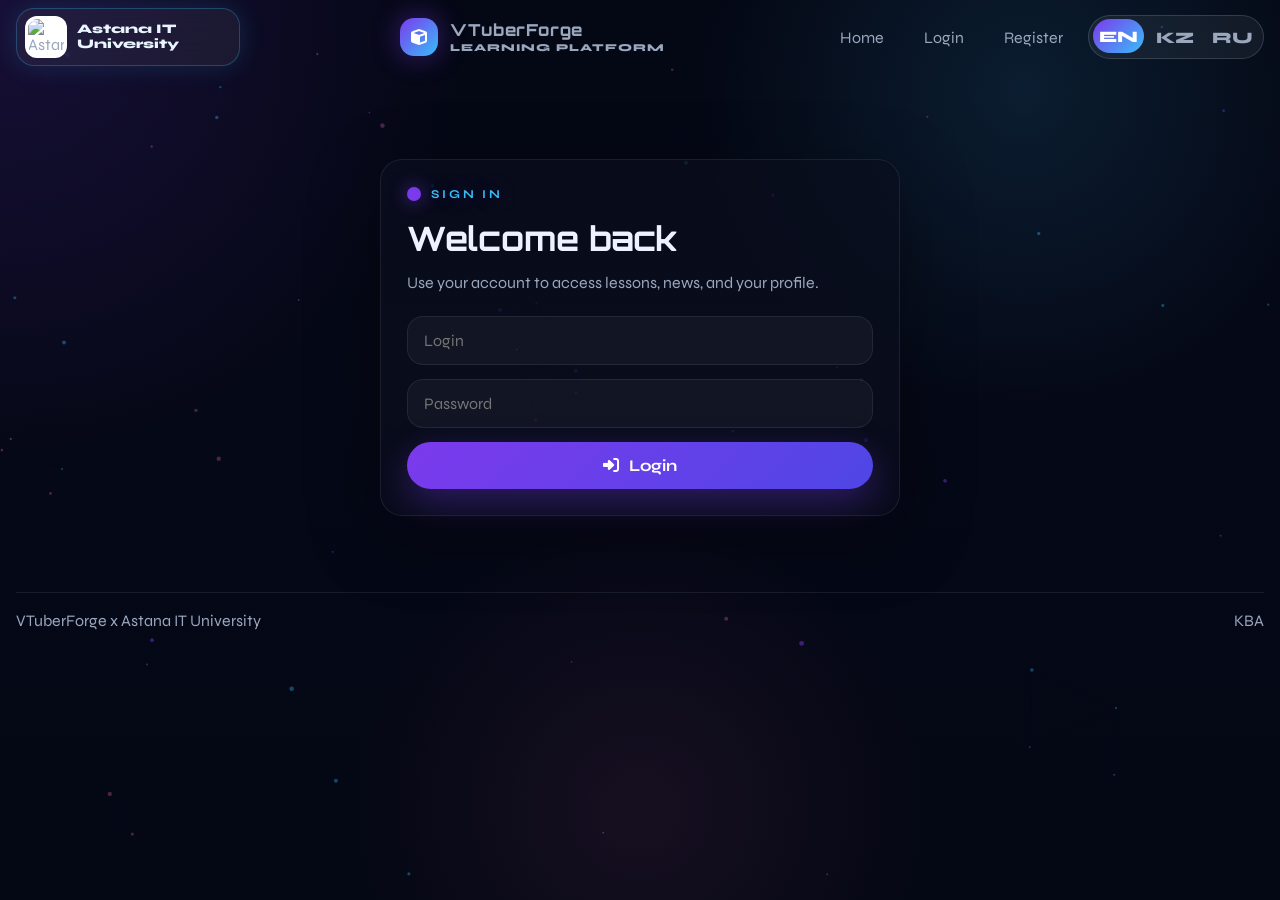
==== commit b1675435: "Fix lessons translations" ====
--- a/web/admin.html
+++ b/web/admin.html
@@ -4,7 +4,7 @@
   <meta charset="UTF-8" />
   <meta name="viewport" content="width=device-width, initial-scale=1.0" />
   <title>VTuberForge - Admin</title>
-  <link rel="stylesheet" href="css/style.css?v=try-vtuber-v1" />
+  <link rel="stylesheet" href="css/style.css?v=admin-list-v1" />
   <link rel="stylesheet" href="css/app.css" />
   <link rel="preconnect" href="https://fonts.googleapis.com" />
   <link rel="preconnect" href="https://fonts.gstatic.com" crossorigin />
@@ -97,15 +97,33 @@
       </div>
     </div>
 
-    <div class="panel-grid section-block">
-      <div class="card panel-card reveal">
-        <h3 data-i18n="adminCurrentLessons">Current lessons</h3>
-        <div id="adminLessonsList" class="panel-list"></div>
+    <div class="admin-library section-block">
+      <div class="card panel-card admin-library-card reveal">
+        <div class="admin-list-head">
+          <div>
+            <h3 data-i18n="adminCurrentLessons">Current lessons</h3>
+            <span class="admin-list-count"><strong id="adminLessonsCount">0</strong></span>
+          </div>
+          <label class="admin-list-search">
+            <i class="fa-solid fa-magnifying-glass"></i>
+            <input id="adminLessonsSearch" type="search" placeholder="Search lessons..." data-admin-filter="lessons" />
+          </label>
+        </div>
+        <div id="adminLessonsList" class="panel-list admin-scroll-list" data-admin-list="lessons"></div>
       </div>
 
-      <div class="card panel-card reveal">
-        <h3 data-i18n="adminCurrentNews">Current news</h3>
-        <div id="adminNewsList" class="panel-list"></div>
+      <div class="card panel-card admin-library-card reveal">
+        <div class="admin-list-head">
+          <div>
+            <h3 data-i18n="adminCurrentNews">Current news</h3>
+            <span class="admin-list-count"><strong id="adminNewsCount">0</strong></span>
+          </div>
+          <label class="admin-list-search">
+            <i class="fa-solid fa-magnifying-glass"></i>
+            <input id="adminNewsSearch" type="search" placeholder="Search news..." data-admin-filter="news" />
+          </label>
+        </div>
+        <div id="adminNewsList" class="panel-list admin-scroll-list" data-admin-list="news"></div>
       </div>
     </div>
   </div>
@@ -125,8 +143,8 @@
   <script src="js/config.js"></script>
   <script src="js/api.js"></script>
   <script src="js/ui.js"></script>
-  <script src="js/i18n.js?v=try-vtuber-v1"></script>
-  <script src="js/lessons.js"></script><script src="js/news.js"></script><script src="js/admin.js"></script><script>initAdmin();</script>
+  <script src="js/i18n.js?v=ux-refresh-v3"></script>
+  <script src="js/lessons.js?v=admin-list-v1"></script><script src="js/news.js?v=admin-list-v1"></script><script src="js/admin.js?v=admin-list-v1"></script><script>initAdmin();</script>
 </body>
 </html>
 
--- a/web/css/style.css
+++ b/web/css/style.css
@@ -870,6 +870,80 @@
   margin-top: 14px;
 }
 
+.admin-library {
+  display: grid;
+  grid-template-columns: minmax(0, 1fr) minmax(0, 1fr);
+  gap: 18px;
+  align-items: start;
+}
+
+.admin-library-card {
+  display: flex;
+  min-height: 560px;
+  max-height: 70vh;
+  flex-direction: column;
+  padding: 0;
+  overflow: hidden;
+}
+
+.admin-list-head {
+  display: grid;
+  gap: 14px;
+  padding: 20px;
+  border-bottom: 1px solid rgba(255,255,255,.09);
+  background: rgba(10,15,30,.72);
+}
+
+.admin-list-head h3 {
+  margin: 0 0 6px;
+}
+
+.admin-list-count {
+  color: var(--muted);
+  font-size: .9rem;
+  font-weight: 800;
+}
+
+.admin-list-count::after {
+  content: " items";
+}
+
+.admin-list-search {
+  min-height: 44px;
+  display: flex;
+  align-items: center;
+  gap: 10px;
+  padding: 0 12px;
+  border-radius: 12px;
+  border: 1px solid rgba(255,255,255,.12);
+  background: rgba(255,255,255,.045);
+  color: var(--muted);
+}
+
+.admin-list-search input {
+  width: 100%;
+  min-width: 0;
+  border: 0;
+  outline: 0;
+  color: var(--text);
+  background: transparent;
+  font: inherit;
+}
+
+.admin-list-search input::placeholder {
+  color: rgba(226,232,240,.55);
+}
+
+.admin-scroll-list {
+  flex: 1;
+  align-content: start;
+  gap: 10px;
+  margin-top: 0;
+  padding: 14px;
+  overflow-y: auto;
+  overscroll-behavior: contain;
+}
+
 .panel-item {
   display: flex;
   justify-content: space-between;
@@ -2249,6 +2323,7 @@
   .footer-inner {
     flex-direction: column;
   }
+}
 
 .news-card {
   display: flex;
@@ -2347,4 +2422,336 @@
 #newsModal ::-webkit-scrollbar-thumb:hover {
   background: rgba(255, 255, 255, 0.3);
 }
-}
+
+/* Final UX refresh: news, profile collections, admin lists */
+.news-featured-wrap {
+  margin-top: 34px;
+  display: block;
+}
+
+.news-featured-wrap .news-card-featured {
+  min-height: 360px;
+}
+
+.news-card {
+  display: flex !important;
+  flex-direction: column;
+  border-radius: 18px;
+}
+
+.news-card-featured {
+  background:
+    linear-gradient(135deg, rgba(56,189,248,.18), transparent 34%),
+    linear-gradient(160deg, rgba(124,58,237,.24), rgba(15,23,42,.96) 52%, rgba(5,8,22,.98));
+  border-color: rgba(56,189,248,.34);
+}
+
+.news-card-content {
+  display: flex !important;
+  flex: 1;
+  flex-direction: column;
+  min-width: 0;
+}
+
+.news-card-content h3 {
+  min-height: auto !important;
+  display: -webkit-box;
+  -webkit-line-clamp: 2;
+  line-clamp: 2;
+  -webkit-box-orient: vertical;
+  overflow: hidden;
+}
+
+.news-card-featured .news-card-content h3 {
+  max-width: 920px;
+  font-size: clamp(1.8rem, 4vw, 3.4rem);
+  -webkit-line-clamp: 3;
+  line-clamp: 3;
+}
+
+.news-card-content p,
+.news-card p {
+  height: auto !important;
+  max-height: 9.5rem;
+  overflow-y: auto;
+  padding-right: 6px;
+  line-height: 1.65 !important;
+}
+
+.news-card-featured .news-card-content p {
+  max-height: 12rem;
+  max-width: 78ch;
+}
+
+.news-card .news-actions {
+  margin-top: auto;
+  padding-top: 4px;
+}
+
+.app-modal {
+  position: fixed;
+  inset: 0;
+  z-index: 9999;
+  display: flex;
+  align-items: center;
+  justify-content: center;
+  padding: 16px;
+  background: rgba(2,6,23,.74);
+  backdrop-filter: blur(10px);
+}
+
+.app-modal-panel {
+  width: min(720px, 100%);
+  max-height: min(86vh, 820px);
+  display: flex;
+  flex-direction: column;
+  overflow: hidden;
+  border-radius: 20px;
+  border: 1px solid rgba(56,189,248,.22);
+  background: rgba(10,15,30,.98);
+  box-shadow: 0 30px 90px rgba(0,0,0,.5);
+}
+
+.app-modal-head,
+.app-modal-foot {
+  padding: 18px 20px;
+  border-color: rgba(255,255,255,.09);
+}
+
+.app-modal-head {
+  display: flex;
+  justify-content: space-between;
+  gap: 16px;
+  border-bottom: 1px solid rgba(255,255,255,.09);
+}
+
+.app-modal-head strong {
+  display: block;
+  margin-top: 6px;
+  font-family: var(--display);
+  line-height: 1.35;
+}
+
+.app-modal-body {
+  flex: 1;
+  overflow-y: auto;
+  padding: 18px 20px;
+}
+
+.app-modal-foot {
+  border-top: 1px solid rgba(255,255,255,.09);
+}
+
+.modal-close {
+  width: 40px;
+  height: 40px;
+  flex: 0 0 auto;
+  display: grid;
+  place-items: center;
+  border: 1px solid rgba(255,255,255,.12);
+  border-radius: 999px;
+  color: var(--text);
+  background: rgba(255,255,255,.04);
+  cursor: pointer;
+}
+
+.modal-news-text {
+  margin: 0 0 18px;
+  color: #dbeafe;
+  line-height: 1.75;
+  white-space: pre-wrap;
+}
+
+.modal-comments {
+  padding-top: 16px;
+  border-top: 1px solid rgba(255,255,255,.09);
+}
+
+.modal-comments .news-comments-head {
+  display: flex;
+  margin-bottom: 12px;
+}
+
+.profile-collection-btn {
+  width: 100%;
+  display: grid;
+  gap: 14px;
+  padding: 0;
+  border: 0;
+  color: inherit;
+  background: transparent;
+  text-align: left;
+  cursor: pointer;
+}
+
+.collection-stack {
+  min-height: 128px;
+  position: relative;
+  display: block;
+}
+
+.collection-stack span {
+  position: absolute;
+  left: calc(var(--i) * 12px);
+  right: calc((2 - var(--i)) * 12px);
+  top: calc(var(--i) * 16px);
+  min-height: 74px;
+  display: flex;
+  align-items: center;
+  gap: 10px;
+  padding: 14px;
+  border-radius: 16px;
+  background: rgba(15,23,42,.96);
+  border: 1px solid rgba(56,189,248,.22);
+  box-shadow: 0 12px 30px rgba(0,0,0,.22);
+  color: #e0f2fe;
+  font-weight: 800;
+  overflow: hidden;
+}
+
+.collection-open {
+  display: inline-flex;
+  align-items: center;
+  justify-content: center;
+  gap: 9px;
+  width: 100%;
+  min-height: 44px;
+  border-radius: 999px;
+  color: white;
+  background: linear-gradient(135deg, rgba(124,58,237,.95), rgba(56,189,248,.85));
+  font-weight: 900;
+}
+
+.collection-list {
+  display: grid;
+  gap: 12px;
+}
+
+.profile-collection-modal {
+  width: min(980px, calc(100vw - 28px));
+}
+
+.profile-news-card-list {
+  grid-template-columns: repeat(auto-fit, minmax(260px, 1fr));
+  align-items: stretch;
+  gap: 16px;
+}
+
+.profile-news-card {
+  min-height: 300px;
+}
+
+.profile-news-card .news-date {
+  width: fit-content;
+}
+
+.profile-news-card .news-action.muted-action {
+  cursor: default;
+}
+
+.collection-item {
+  display: grid;
+  grid-template-columns: 46px 1fr;
+  gap: 12px;
+  padding: 14px;
+  border-radius: 16px;
+  border: 1px solid rgba(255,255,255,.1);
+  background: rgba(255,255,255,.035);
+}
+
+.collection-icon {
+  width: 46px;
+  height: 46px;
+  display: grid;
+  place-items: center;
+  border-radius: 14px;
+  background: rgba(56,189,248,.11);
+  color: var(--accent-2);
+}
+
+.collection-item strong {
+  display: block;
+  margin-bottom: 6px;
+  color: white;
+}
+
+.collection-item p {
+  display: -webkit-box;
+  margin: 0;
+  color: var(--muted);
+  line-height: 1.55;
+  -webkit-line-clamp: 3;
+  line-clamp: 3;
+  -webkit-box-orient: vertical;
+  overflow: hidden;
+}
+
+.admin-list-item {
+  align-items: stretch;
+  padding: 12px;
+  border-radius: 12px;
+  border-color: rgba(56,189,248,.14);
+  background:
+    linear-gradient(90deg, rgba(56,189,248,.07), transparent 34%),
+    rgba(255,255,255,.032);
+}
+
+.admin-list-main {
+  min-width: 0;
+  display: grid;
+  gap: 8px;
+}
+
+.admin-list-meta {
+  display: flex;
+  flex-wrap: wrap;
+  align-items: center;
+  gap: 8px;
+  color: var(--muted);
+  font-size: .8rem;
+  font-weight: 800;
+}
+
+.admin-list-main small {
+  display: -webkit-box;
+  max-width: 72ch;
+  -webkit-line-clamp: 3;
+  line-clamp: 3;
+  -webkit-box-orient: vertical;
+  overflow: hidden;
+}
+
+@media (max-width: 700px) {
+  .admin-library {
+    grid-template-columns: 1fr;
+  }
+
+  .admin-library-card {
+    min-height: 440px;
+    max-height: 72vh;
+  }
+
+  .panel-item,
+  .admin-list-item {
+    flex-direction: column;
+  }
+
+  .panel-actions,
+  .panel-actions .btn {
+    width: 100%;
+  }
+
+  .app-modal {
+    align-items: flex-end;
+    padding: 10px;
+  }
+
+  .app-modal-panel {
+    max-height: 92vh;
+    border-radius: 18px;
+  }
+
+  .news-card-featured .news-card-content h3 {
+    font-size: clamp(1.45rem, 8vw, 2.4rem);
+  }
+}
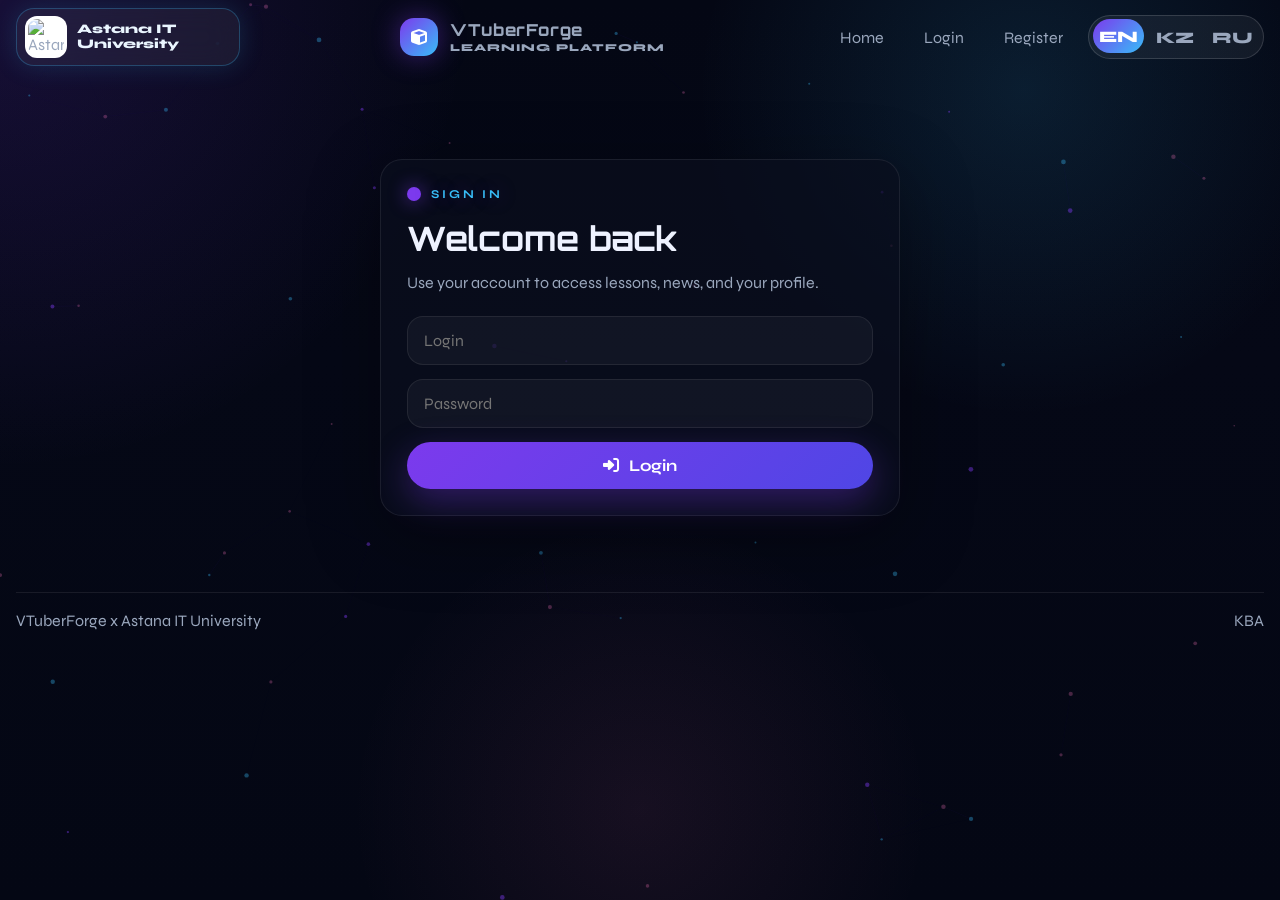
==== commit c4b00236: "before deploy commit" ====
--- a/web/admin.html
+++ b/web/admin.html
@@ -104,6 +104,9 @@
             <h3 data-i18n="adminCurrentLessons">Current lessons</h3>
             <span class="admin-list-count"><strong id="adminLessonsCount">0</strong></span>
           </div>
+          <button class="admin-collapse-btn" type="button" data-admin-toggle="lessons" onclick="toggleAdminListCollapse('lessons')" aria-label="Show all lessons">
+            <i class="fa-solid fa-chevron-down"></i>
+          </button>
           <label class="admin-list-search">
             <i class="fa-solid fa-magnifying-glass"></i>
             <input id="adminLessonsSearch" type="search" placeholder="Search lessons..." data-admin-filter="lessons" />
@@ -118,6 +121,9 @@
             <h3 data-i18n="adminCurrentNews">Current news</h3>
             <span class="admin-list-count"><strong id="adminNewsCount">0</strong></span>
           </div>
+          <button class="admin-collapse-btn" type="button" data-admin-toggle="news" onclick="toggleAdminListCollapse('news')" aria-label="Show all news">
+            <i class="fa-solid fa-chevron-down"></i>
+          </button>
           <label class="admin-list-search">
             <i class="fa-solid fa-magnifying-glass"></i>
             <input id="adminNewsSearch" type="search" placeholder="Search news..." data-admin-filter="news" />
